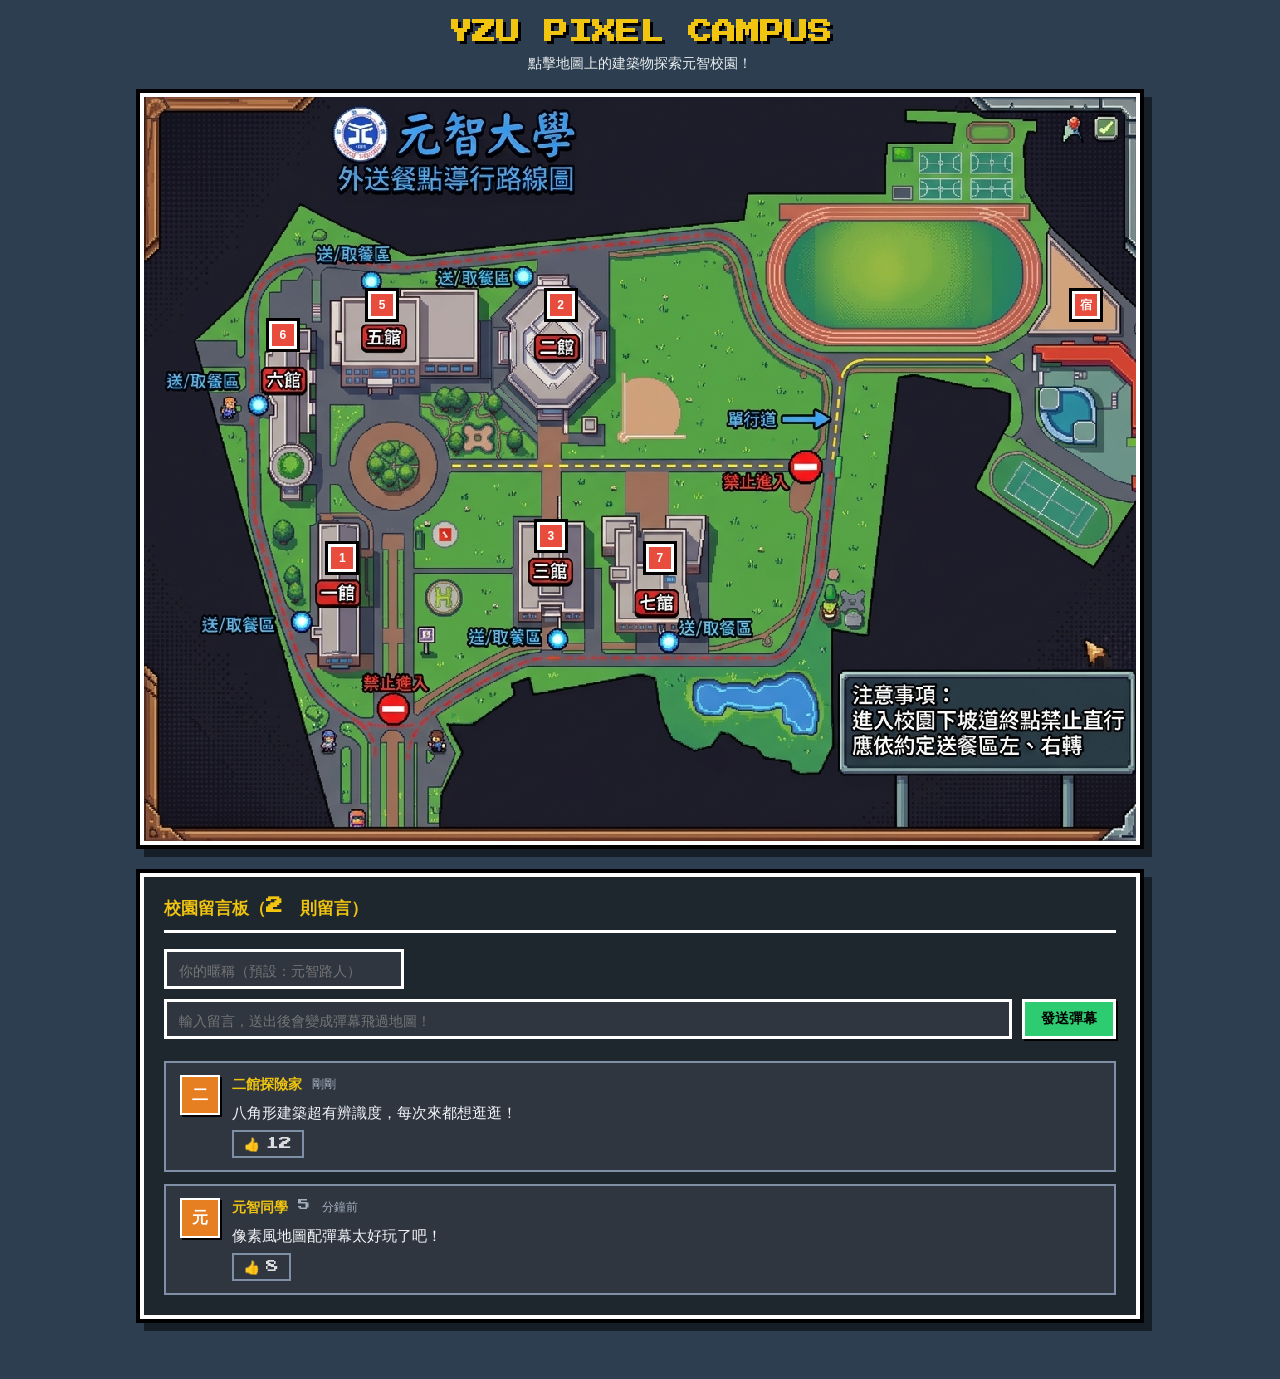
==== index.html @ 3d259ddb "school_website" ====
<!DOCTYPE html>
<html lang="zh-TW">
<head>
  <meta charset="UTF-8">
  <meta name="viewport" content="width=device-width, initial-scale=1.0">
  <title>元智大學 YZU 像素風校園導覽</title>
  <!-- 引入像素英文字體 -->
  <link href="https://fonts.googleapis.com/css2?family=Press+Start+2P&display=swap" rel="stylesheet">
  <link rel="stylesheet" href="style.css">
</head>
<body>

  <header class="pixel-header">
    <h1>YZU PIXEL CAMPUS</h1>
    <p>點擊地圖上的建築物探索元智校園！</p>
  </header>

  <!-- 地圖主容器 -->
  <main class="map-wrapper">
    <div class="map-container">
      <!-- 你的像素風校園底圖 -->
      <img src="images/yzu-pixel-map.jpg" alt="元智大學像素風地圖" class="pixel-map">

      <!-- 互動熱區按鈕 (座標依照你提供的平面圖比例設定) -->
      <button class="hotspot" style="top: 62%; left: 20%;" data-id="b1">
        <span class="pin">1</span>
        <span class="tooltip">元智一館</span>
      </button>

      <button class="hotspot" style="top: 28%; left: 42%;" data-id="b2">
        <span class="pin">2</span>
        <span class="tooltip">元智二館</span>
      </button>

      <button class="hotspot" style="top: 59%; left: 41%;" data-id="b3">
        <span class="pin">3</span>
        <span class="tooltip">元智三館</span>
      </button>

      <button class="hotspot" style="top: 28%; left: 24%;" data-id="b5">
        <span class="pin">5</span>
        <span class="tooltip">五館 & 圖書館</span>
      </button>

      <button class="hotspot" style="top: 32%; left: 14%;" data-id="b6">
        <span class="pin">6</span>
        <span class="tooltip">元智六館</span>
      </button>

      <button class="hotspot" style="top: 62%; left: 52%;" data-id="b7">
        <span class="pin">7</span>
        <span class="tooltip">元智七館</span>
      </button>

      <button class="hotspot" style="top: 28%; left: 95%;" data-id="dorm">
        <span class="pin">宿</span>
        <span class="tooltip">學生宿舍區</span>
      </button>
    </div>
  </main>

  <!-- RPG 風格建築介紹彈出視窗 -->
  <div id="info-modal" class="modal hidden">
    <div class="modal-box">
      <div class="modal-header">
        <h2 id="modal-title">建築名稱</h2>
        <button id="close-btn" class="pixel-btn">X</button>
      </div>
      <div class="modal-body">
        <img id="modal-img" src="" alt="建築照片">
        <p id="modal-desc">這裡會顯示建築物的詳細介紹...</p>
      </div>
    </div>
  </div>

  <script src="script.js"></script>






<style id="yzu-danmaku-comment-style">
  .danmaku-layer {
    position: absolute;
    inset: 0;
    overflow: hidden;
    pointer-events: none;
    z-index: 20;
  }

  .danmaku-item {
    position: absolute;
    left: 100%;
    white-space: nowrap;
    font-size: 16px;
    font-weight: bold;
    color: #ffffff;
    text-shadow: 2px 2px 0 #000, -1px -1px 0 #000, 1px -1px 0 #000, -1px 1px 0 #000;
    animation: yzuDanmakuFly 8s linear forwards;
  }

  @keyframes yzuDanmakuFly {
    from {
      transform: translateX(0);
    }
    to {
      transform: translateX(calc(-1200px - 100%));
    }
  }

  .yzu-comment-board {
    width: 100%;
    max-width: 1000px;
    margin: 28px auto 40px;
    background-color: #1e272e;
    border: 4px solid #fff;
    box-shadow: 0 0 0 4px #000, 8px 8px 0 4px rgba(0, 0, 0, 0.5);
    padding: 20px;
    color: #fff;
    box-sizing: border-box;
  }

  .yzu-comment-board * {
    box-sizing: border-box;
  }

  .yzu-comment-title {
    margin: 0 0 16px;
    padding-bottom: 10px;
    border-bottom: 3px solid #fff;
    font-size: 1.05rem;
    color: #f1c40f;
  }

  .yzu-comment-form {
    display: flex;
    flex-direction: column;
    gap: 10px;
    margin-bottom: 22px;
  }

  .yzu-comment-row {
    display: flex;
    gap: 10px;
  }

  .yzu-comment-form input {
    background-color: #2f3640;
    border: 3px solid #fff;
    color: #fff;
    padding: 10px 12px;
    font-family: inherit;
    font-size: 0.9rem;
    outline: none;
  }

  .yzu-comment-form input:focus {
    border-color: #f1c40f;
  }

  #yzu-nick-input {
    max-width: 240px;
  }

  #yzu-msg-input {
    flex: 1;
    min-width: 0;
  }

  .yzu-send-btn {
    background-color: #2ecc71;
    color: #000;
    border: 3px solid #fff;
    box-shadow: 2px 2px 0 #000;
    padding: 0 16px;
    font-family: inherit;
    font-size: 0.85rem;
    font-weight: bold;
    cursor: pointer;
    white-space: nowrap;
  }

  .yzu-send-btn:hover {
    background-color: #27ae60;
  }

  .yzu-send-btn:active {
    transform: translate(2px, 2px);
    box-shadow: none;
  }

  .yzu-comment-list {
    display: flex;
    flex-direction: column;
    gap: 12px;
  }

  .yzu-comment-card {
    display: flex;
    gap: 12px;
    background-color: #2f3640;
    border: 2px solid #7f8fa6;
    padding: 12px 14px;
    align-items: flex-start;
  }

  .yzu-comment-avatar {
    width: 40px;
    height: 40px;
    background-color: #e67e22;
    border: 2px solid #fff;
    box-shadow: 2px 2px 0 #000;
    display: flex;
    align-items: center;
    justify-content: center;
    font-weight: bold;
    font-size: 1rem;
    flex-shrink: 0;
  }

  .yzu-comment-body {
    flex: 1;
    min-width: 0;
  }

  .yzu-comment-meta {
    display: flex;
    align-items: center;
    gap: 10px;
    margin-bottom: 6px;
  }

  .yzu-comment-author {
    font-size: 0.85rem;
    color: #f1c40f;
    font-weight: bold;
  }

  .yzu-comment-time {
    font-size: 0.75rem;
    color: #a4b0be;
  }

  .yzu-comment-text {
    font-size: 0.92rem;
    line-height: 1.5;
    color: #f5f6fa;
    margin-bottom: 8px;
    word-break: break-word;
  }

  .yzu-like-btn {
    background-color: transparent;
    border: 2px solid #7f8fa6;
    color: #dcdde1;
    padding: 4px 10px;
    font-family: inherit;
    font-size: 0.8rem;
    cursor: pointer;
    display: inline-flex;
    align-items: center;
    gap: 6px;
  }

  .yzu-like-btn:hover {
    border-color: #fff;
    color: #fff;
  }

  .yzu-like-btn.is-liked {
    background-color: #e74c3c;
    border-color: #fff;
    color: #fff;
    box-shadow: 2px 2px 0 #000;
  }
</style>

<section id="yzu-comment-board" class="yzu-comment-board" aria-label="校園留言板">
  <h2 class="yzu-comment-title">校園留言板（<span id="yzu-comment-total">0</span> 則留言）</h2>
  <form id="yzu-comment-form" class="yzu-comment-form">
    <input id="yzu-nick-input" type="text" placeholder="你的暱稱（預設：元智路人）" maxlength="12" />
    <div class="yzu-comment-row">
      <input id="yzu-msg-input" type="text" placeholder="輸入留言，送出後會變成彈幕飛過地圖！" maxlength="60" required />
      <button type="submit" class="yzu-send-btn">發送彈幕</button>
    </div>
  </form>
  <div id="yzu-comment-list" class="yzu-comment-list"></div>
</section>

<script id="yzu-danmaku-comment-script">
  (() => {
    const STORAGE_KEY = "yzu_campus_danmaku_comments_v1";
    const colors = ["#ffffff", "#f1c40f", "#2ecc71", "#00d2d3", "#ff9ff3"];
    const defaults = [
      { id: 1, author: "二館探險家", text: "八角形建築超有辨識度，每次來都想逛逛！", time: "剛剛", likes: 12, liked: false },
      { id: 2, author: "元智同學", text: "像素風地圖配彈幕太好玩了吧！", time: "5 分鐘前", likes: 8, liked: false }
    ];

    // 自動把彈幕圖層塞進地圖容器內，不需手動改原本的 HTML 結構
    const mapContainer = document.querySelector(".map-container") || document.querySelector(".map-wrapper") || document.body;
    let danmakuLayer = document.getElementById("danmaku-layer");
    if (!danmakuLayer) {
      danmakuLayer = document.createElement("div");
      danmakuLayer.id = "danmaku-layer";
      danmakuLayer.className = "danmaku-layer";
      mapContainer.appendChild(danmakuLayer);
    }

    const form = document.getElementById("yzu-comment-form");
    const nickInput = document.getElementById("yzu-nick-input");
    const msgInput = document.getElementById("yzu-msg-input");
    const listEl = document.getElementById("yzu-comment-list");
    const totalEl = document.getElementById("yzu-comment-total");

    let items = JSON.parse(localStorage.getItem(STORAGE_KEY) || "null") || defaults;

    function escapeText(str) {
      return String(str).replace(/[&<>'"]/g, (ch) => ({
        "&": "&amp;",
        "<": "&lt;",
        ">": "&gt;",
        "'": "&#39;",
        '"': "&quot;"
      }[ch]));
    }

    function shootDanmaku(text) {
      const el = document.createElement("div");
      el.className = "danmaku-item";
      el.textContent = text;
      el.style.top = `${Math.floor(Math.random() * 68) + 8}%`;
      el.style.color = colors[Math.floor(Math.random() * colors.length)];
      danmakuLayer.appendChild(el);
      el.addEventListener("animationend", () => el.remove());
    }

    function save() {
      localStorage.setItem(STORAGE_KEY, JSON.stringify(items));
    }

    function render() {
      totalEl.textContent = items.length;
      listEl.innerHTML = items.map((item) => {
        const initial = escapeText((item.author || "元").trim().charAt(0).toUpperCase());
        return `
          <article class="yzu-comment-card">
            <div class="yzu-comment-avatar">${initial}</div>
            <div class="yzu-comment-body">
              <div class="yzu-comment-meta">
                <span class="yzu-comment-author">${escapeText(item.author)}</span>
                <span class="yzu-comment-time">${escapeText(item.time)}</span>
              </div>
              <div class="yzu-comment-text">${escapeText(item.text)}</div>
              <button type="button" class="yzu-like-btn ${item.liked ? "is-liked" : ""}" data-like-id="${item.id}">
                👍 <span>${item.likes}</span>
              </button>
            </div>
          </article>
        `;
      }).join("");

      listEl.querySelectorAll("[data-like-id]").forEach((btn) => {
        btn.addEventListener("click", () => {
          const id = Number(btn.getAttribute("data-like-id"));
          items = items.map((c) => c.id === id
            ? { ...c, liked: !c.liked, likes: c.liked ? c.likes - 1 : c.likes + 1 }
            : c
          );
          save();
          render();
        });
      });
    }

    form.addEventListener("submit", (e) => {
      e.preventDefault();
      const text = msgInput.value.trim();
      if (!text) return;
      const author = nickInput.value.trim() || "元智路人";

      shootDanmaku(text);
      items.unshift({
        id: Date.now(),
        author,
        text,
        time: "剛剛",
        likes: 0,
        liked: false
      });
      save();
      render();
      msgInput.value = "";
    });

    render();
    if (items[0]) {
      setTimeout(() => shootDanmaku(items[0].text), 600);
    }
  })();
</script>
</body>
---- style.css ----
* {
  box-sizing: border-box;
  margin: 0;
  padding: 0;
}

body {
  background-color: #2c3e50;
  color: #fff;
  font-family: 'Press Start 2P', 'Microsoft JhengHei', sans-serif;
  display: flex;
  flex-direction: column;
  align-items: center;
  min-height: 100vh;
  padding: 20px;
}

.pixel-header {
  text-align: center;
  margin-bottom: 20px;
}

.pixel-header h1 {
  font-size: 1.5rem;
  color: #f1c40f;
  text-shadow: 3px 3px 0px #000;
  margin-bottom: 10px;
}

.pixel-header p {
  font-size: 0.9rem;
  color: #ecf0f1;
}

/* 地圖外框 */
.map-wrapper {
  width: 100%;
  max-width: 1000px;
  border: 4px solid #fff;
  box-shadow: 0 0 0 4px #000, 8px 8px 0 4px rgba(0,0,0,0.5);
  background: #fff;
}

.map-container {
  position: relative;
  width: 100%;
}

/* 保持像素銳利度，不模糊 */
.pixel-map {
  display: block;
  width: 100%;
  height: auto;
  image-rendering: pixelated; 
}

/* 互動熱區按鈕 */
.hotspot {
  position: absolute;
  transform: translate(-50%, -50%);
  background: none;
  border: none;
  cursor: pointer;
  z-index: 10;
}

.hotspot .pin {
  display: flex;
  align-items: center;
  justify-content: center;
  width: 28px;
  height: 28px;
  background-color: #e74c3c;
  color: #fff;
  font-weight: bold;
  font-size: 12px;
  border: 3px solid #fff;
  box-shadow: 0 0 0 3px #000;
  animation: bounce 1s infinite alternate;
}

.hotspot:hover .pin {
  background-color: #f1c40f;
  color: #000;
  transform: scale(1.2);
}

/* 懸停時顯示建築名稱標籤 */
.hotspot .tooltip {
  position: absolute;
  bottom: 130%;
  left: 50%;
  transform: translateX(-50%);
  background-color: #000;
  color: #fff;
  padding: 5px 8px;
  font-size: 12px;
  white-space: nowrap;
  border: 2px solid #fff;
  opacity: 0;
  pointer-events: none;
  transition: opacity 0.2s;
}

.hotspot:hover .tooltip {
  opacity: 1;
}

@keyframes bounce {
  from { transform: translateY(0); }
  to { transform: translateY(-5px); }
}

/* 彈出視窗 (RPG 對話框風格) */
.modal {
  position: fixed;
  top: 0; left: 0;
  width: 100%; height: 100%;
  background-color: rgba(0, 0, 0, 0.75);
  display: flex;
  justify-content: center;
  align-items: center;
  z-index: 100;
}

.modal.hidden {
  display: none;
}

.modal-box {
  background-color: #1e272e;
  width: 90%;
  max-width: 500px;
  border: 4px solid #fff;
  box-shadow: 0 0 0 4px #000, 10px 10px 0 0 #000;
  padding: 20px;
}

.modal-header {
  display: flex;
  justify-content: space-between;
  align-items: center;
  border-bottom: 3px solid #fff;
  padding-bottom: 12px;
  margin-bottom: 15px;
}

.modal-header h2 {
  font-size: 1.2rem;
  color: #f1c40f;
}

.pixel-btn {
  background-color: #e74c3c;
  color: #fff;
  border: 2px solid #fff;
  box-shadow: 2px 2px 0 #000;
  padding: 5px 10px;
  font-family: inherit;
  cursor: pointer;
}

.pixel-btn:active {
  transform: translate(2px, 2px);
  box-shadow: none;
}

.modal-body img {
  width: 100%;
  height: 220px;
  object-fit: cover;
  border: 3px solid #fff;
  margin-bottom: 15px;
}

.modal-body p {
  line-height: 1.6;
  font-size: 0.95rem;
  color: #d2dae2;
}
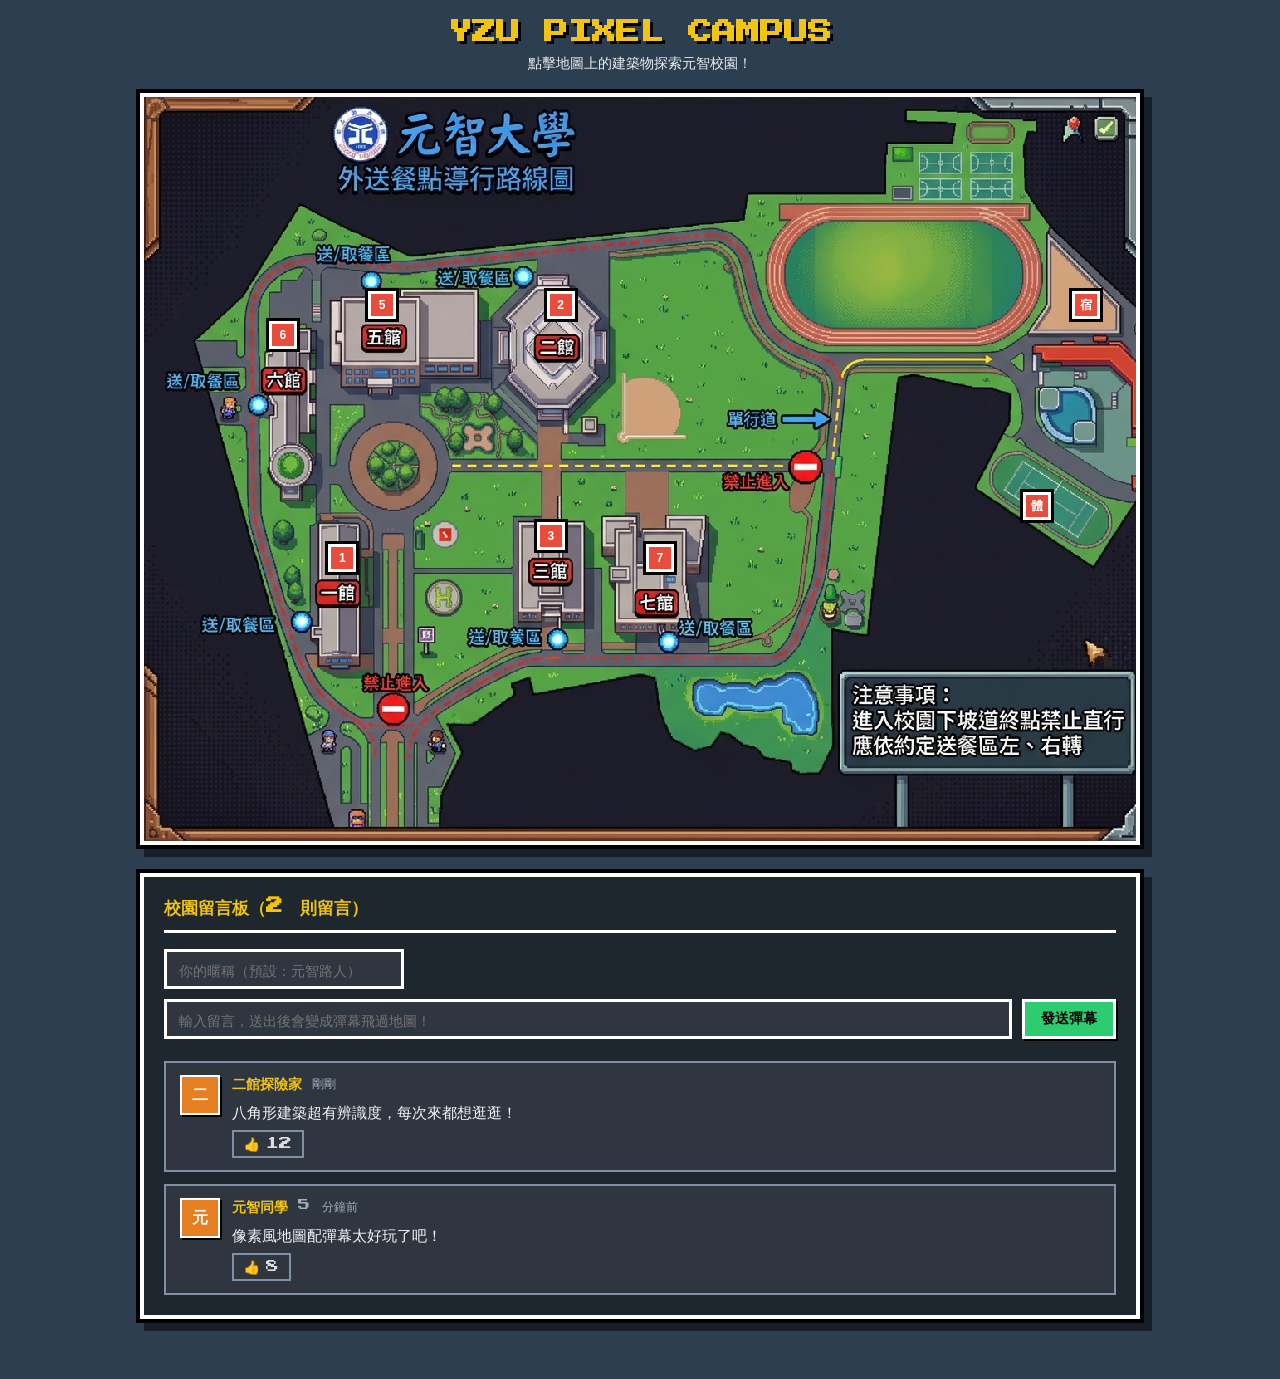
==== commit b323eabc: "add_people.html" ====
--- a/index.html
+++ b/index.html
@@ -56,6 +56,11 @@
         <span class="pin">宿</span>
         <span class="tooltip">學生宿舍區</span>
       </button>
+
+      <button class="hotspot" style="top: 55%; left: 90%;" data-id="b8">
+        <span class="pin">體</span>
+        <span class="tooltip">體育館</span>
+      </button>
     </div>
   </main>
 
@@ -68,7 +73,12 @@
       </div>
       <div class="modal-body">
         <img id="modal-img" src="" alt="建築照片">
-        <p id="modal-desc">這裡會顯示建築物的詳細介紹...</p>
+        <p id="modal-desc">這裡會顯示建築物的詳細介紹...</p>   
+      </div>
+      <div class="modal-footer">
+          <a id="modal-link" href="https://www.yzu.edu.tw/index.php/tw/" target="_blank" rel="noopener noreferrer" class="pixel-link-btn">
+            ▶ 前往詳細頁面
+          </a>
       </div>
     </div>
   </div>
@@ -399,4 +409,61 @@
     }
   })();
 </script>
+
+
+
+
+
+
+
+
+<script id="yzu-modal-link-addon">
+  (() => {
+    const links = {
+      "元智一館": "people1.html",
+      "元智二館": "people1.html",
+      "元智三館": "people1.html",
+      "元智五館": "people1.html",
+      "元智七館": "people1.html",
+      "學生宿舍區": "dorm.html",
+      "體育館": "people1.html",
+    };
+
+    const modalBody = document.querySelector("#info-modal .modal-body");
+    const modalTitle = document.getElementById("modal-title");
+    if (!modalBody || !modalTitle) return;
+
+    const btn = document.createElement("a");
+    btn.id = "yzu-auto-page-btn";
+    btn.textContent = "▶ 進入專屬頁面";
+    btn.target = "_blank";
+    btn.rel = "noopener noreferrer";
+    btn.style.cssText = [
+      "display:inline-block",
+      "margin-top:14px",
+      "padding:8px 14px",
+      "background:#f1c40f",
+      "color:#000",
+      "font-weight:bold",
+      "font-size:0.85rem",
+      "text-decoration:none",
+      "border:3px solid #fff",
+      "box-shadow:3px 3px 0 #000"
+    ].join(";");
+
+    const wrap = document.createElement("div");
+    wrap.style.cssText = "display:flex;justify-content:flex-end;";
+    wrap.appendChild(btn);
+    modalBody.appendChild(wrap);
+
+    const syncLink = () => {
+      const titleText = modalTitle.textContent || "";
+      const matchedKey = Object.keys(links).find((k) => titleText.includes(k));
+      btn.href = matchedKey ? links[matchedKey] : "#";
+    };
+
+    new MutationObserver(syncLink).observe(modalTitle, { childList: true, characterData: true, subtree: true });
+    syncLink();
+  })();
+</script>
 </body>
--- a/style.css
+++ b/style.css
@@ -179,11 +179,3 @@
   color: #d2dae2;
 }
 
-
-
-
-
-
-
-
-
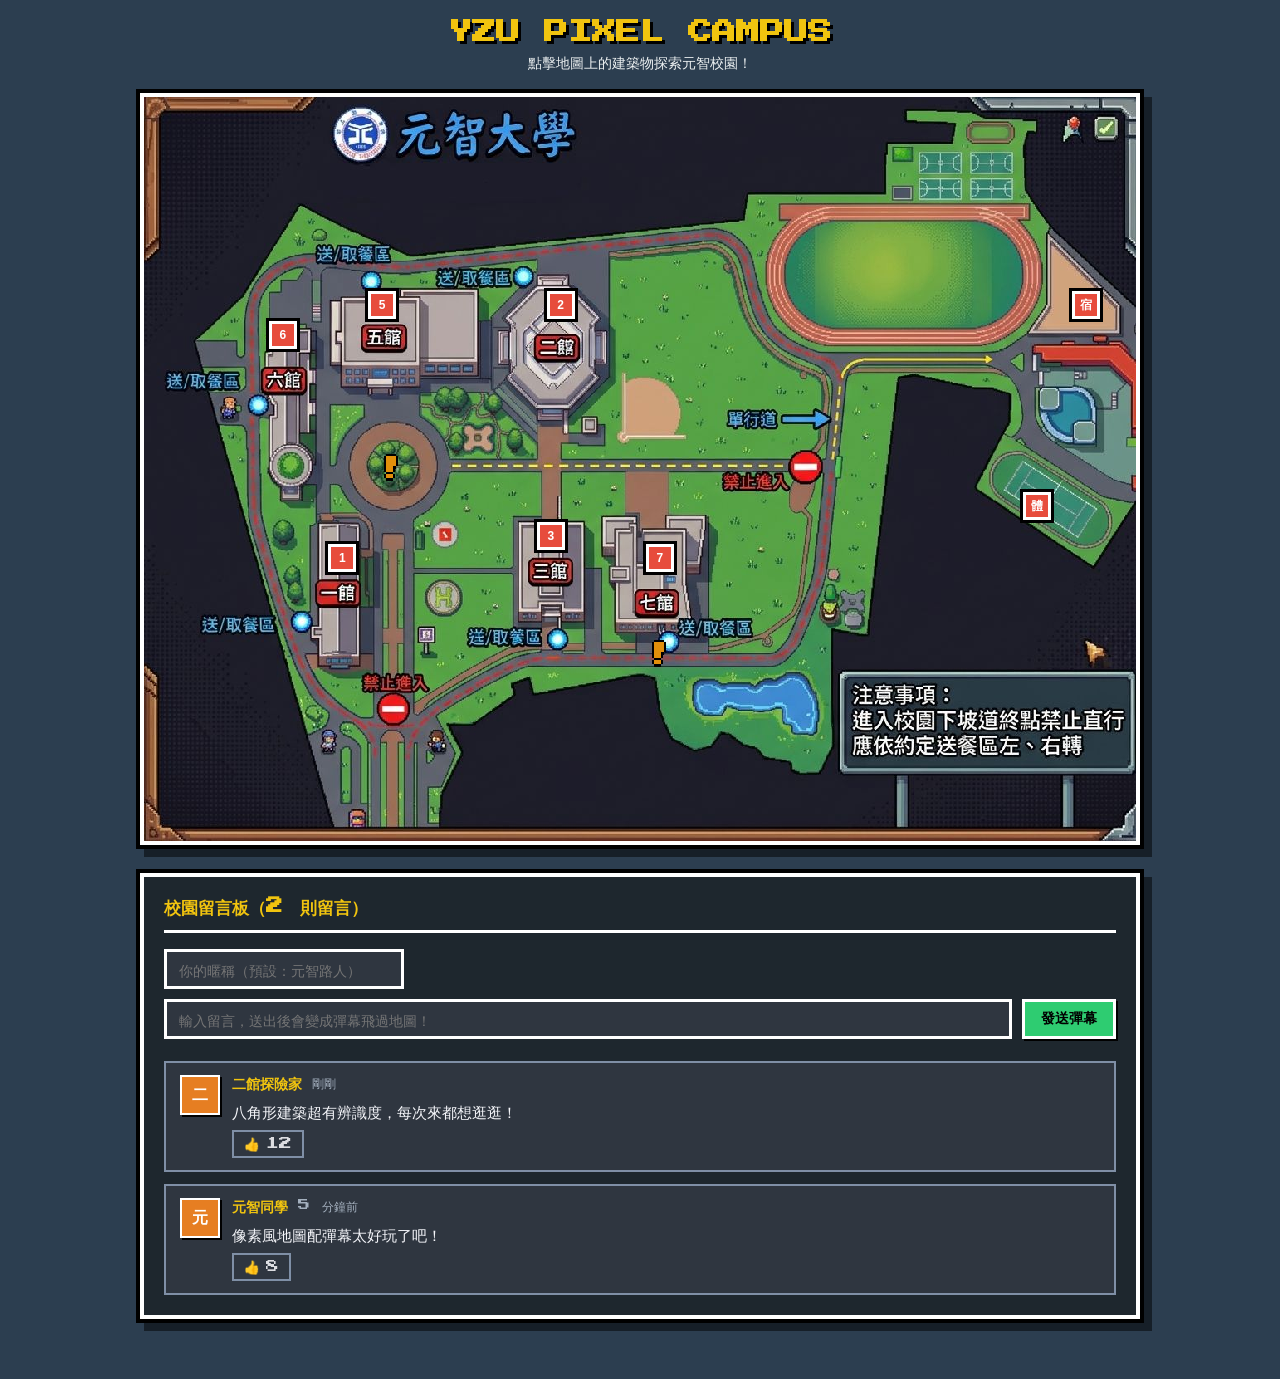
==== commit e04df444: "add_event" ====
--- a/index.html
+++ b/index.html
@@ -61,6 +61,26 @@
         <span class="pin">體</span>
         <span class="tooltip">體育館</span>
       </button>
+
+      <button
+    type="button"
+    class="exclamation-only-btn map-exclamation"
+    data-title="特別事件"
+    data-target="event/people1.html"
+    style="top: 50%; left: 25%;"
+    aria-label="特別事件">
+    !
+  </button>
+
+  <button
+    type="button"
+    class="exclamation-only-btn map-exclamation"
+    data-title="特別事件"
+    data-target="event/people2.html"
+    style="top: 75%; left: 52%;"
+    aria-label="特別事件">
+    !
+  </button>
     </div>
   </main>
 
@@ -424,9 +444,10 @@
       "元智二館": "people1.html",
       "元智三館": "people1.html",
       "元智五館": "people1.html",
-      "元智七館": "people1.html",
+      "元智七館": "/event/people1.html",
       "學生宿舍區": "dorm.html",
       "體育館": "people1.html",
+
     };
 
     const modalBody = document.querySelector("#info-modal .modal-body");
@@ -436,8 +457,8 @@
     const btn = document.createElement("a");
     btn.id = "yzu-auto-page-btn";
     btn.textContent = "▶ 進入專屬頁面";
-    btn.target = "_blank";
-    btn.rel = "noopener noreferrer";
+    //btn.target = "_blank";
+    //btn.rel = "noopener noreferrer";
     btn.style.cssText = [
       "display:inline-block",
       "margin-top:14px",
@@ -466,4 +487,5 @@
     syncLink();
   })();
 </script>
+  
 </body>
--- a/style.css
+++ b/style.css
@@ -51,7 +51,7 @@
   display: block;
   width: 100%;
   height: auto;
-  image-rendering: pixelated; 
+  image-rendering: pixelated;
 }
 
 /* 互動熱區按鈕 */
@@ -179,3 +179,75 @@
   color: #d2dae2;
 }
 
+/* 驚嘆號按鈕（穩定位 + 上下跳動） */
+.exclamation-only-btn,
+.exclamation-only-btn.map-exclamation {
+  position: absolute;
+  transform: translate(-50%, -50%);
+  background: transparent;
+  border: none;
+  padding: 0;
+  margin: 0;
+  color: #e2900b;
+  font-family: "Press Start 2P", "Courier New", monospace, sans-serif;
+  font-size: 24px;
+  font-weight: 900;
+  line-height: 1;
+  cursor: pointer;
+  z-index: 10;
+  text-shadow:
+    -2px 0 #000000,
+     2px 0 #000000,
+     0 -2px #000000,
+     0  2px #000000,
+     0  3px 0 #000000;
+  animation: map-exclamation-bounce 1.1s steps(2) infinite;
+}
+
+.exclamation-only-btn:hover,
+.exclamation-only-btn.map-exclamation:hover {
+  color: #f1c40f;
+  animation: none;
+  transform: translate(-50%, calc(-50% - 4px)) scale(1.12);
+  z-index: 20;
+}
+
+.exclamation-only-btn:active,
+.exclamation-only-btn.map-exclamation:active {
+  animation: none;
+  transform: translate(-50%, calc(-50% + 2px)) scale(0.96);
+}
+
+/* 上方黑色提示標籤 */
+.exclamation-only-btn::after {
+  content: attr(data-title);
+  position: absolute;
+  bottom: calc(100% + 8px);
+  left: 50%;
+  transform: translateX(-50%);
+  background-color: #000000;
+  color: #ffffff;
+  font-family: sans-serif;
+  font-size: 13px;
+  font-weight: bold;
+  white-space: nowrap;
+  padding: 4px 10px;
+  border: 2px solid #ffffff;
+  box-shadow: 2px 2px 0 #000000;
+  opacity: 0;
+  pointer-events: none;
+  transition: opacity 0.15s ease;
+}
+
+.exclamation-only-btn:hover::after {
+  opacity: 1;
+}
+
+@keyframes map-exclamation-bounce {
+  0%, 100% {
+    transform: translate(-50%, -50%);
+  }
+  50% {
+    transform: translate(-50%, calc(-50% - 5px));
+  }
+}
